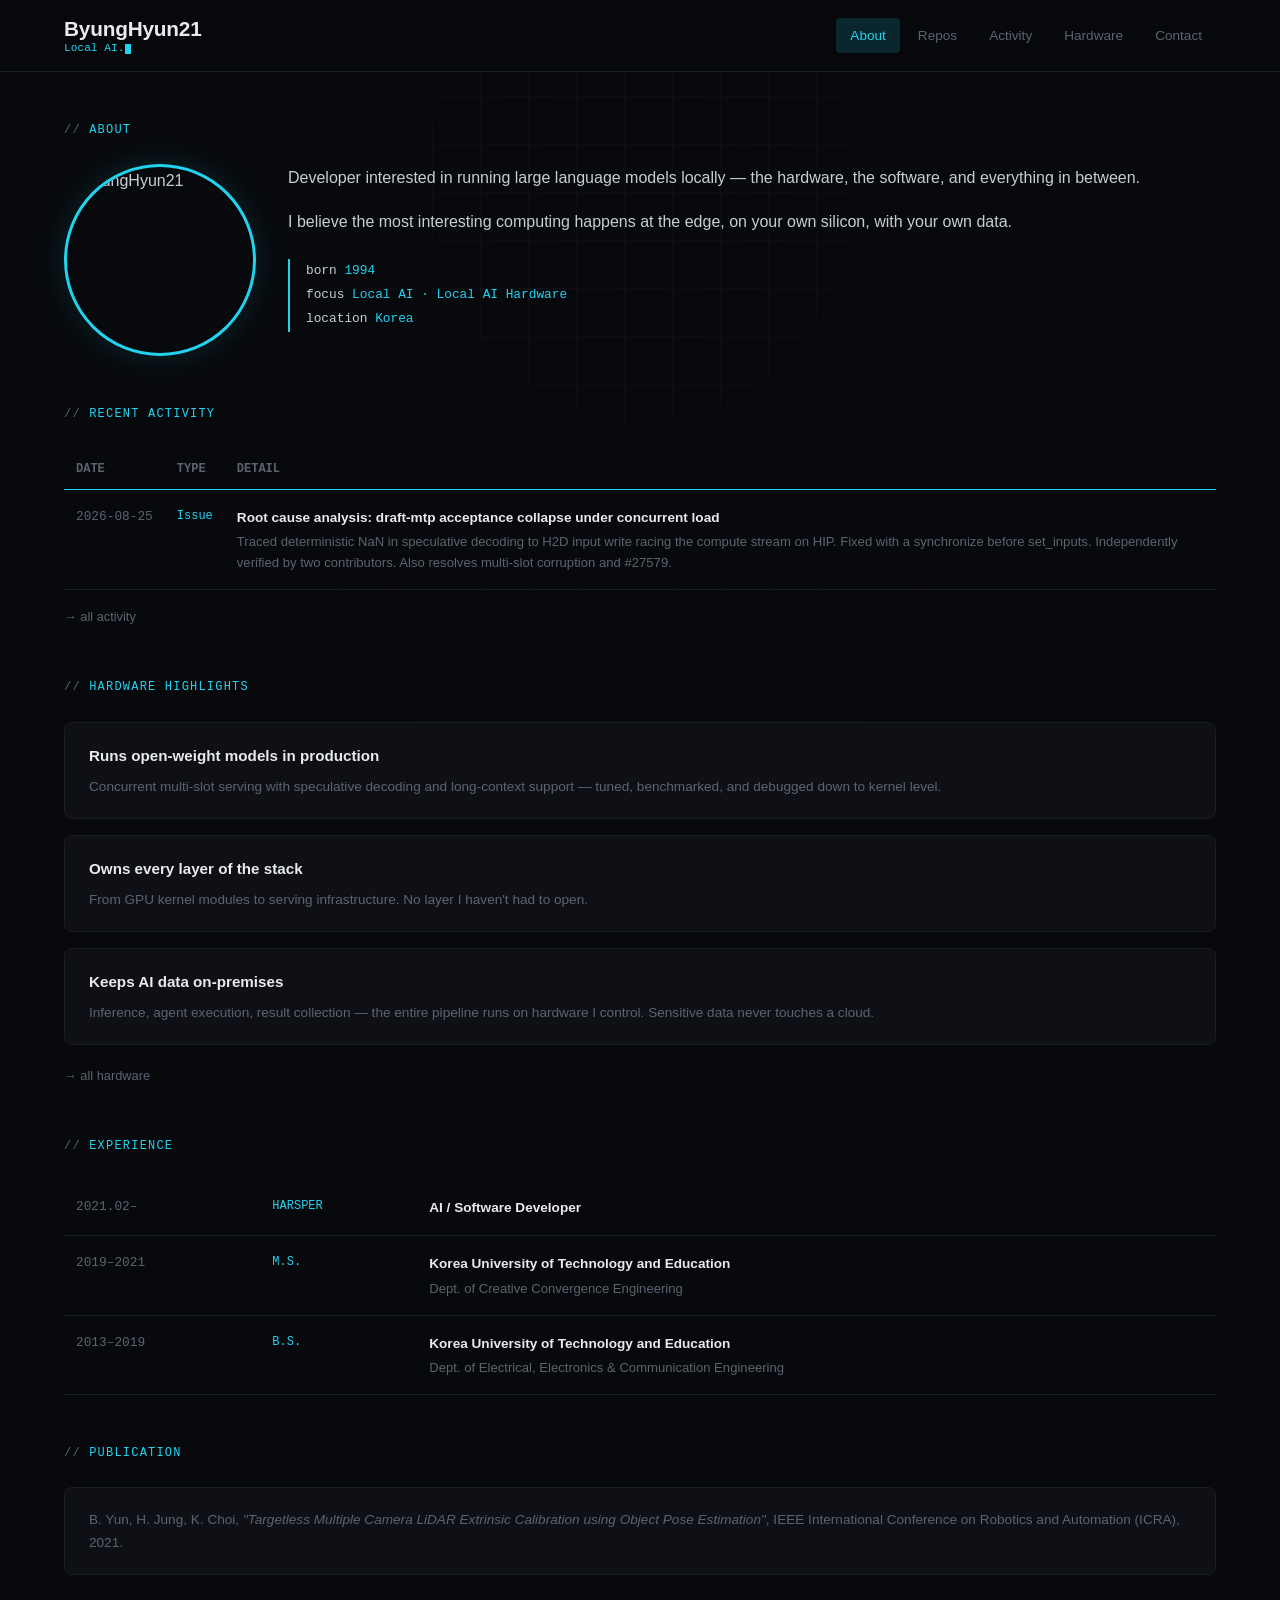
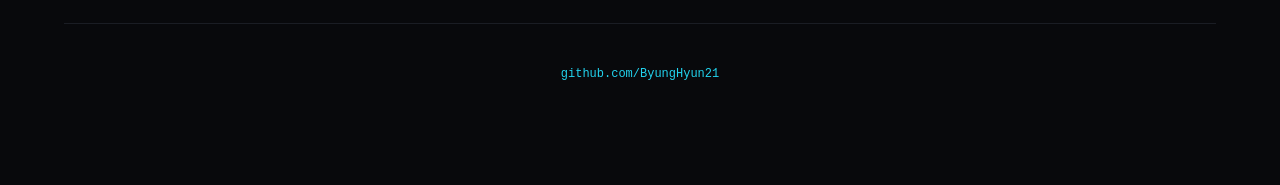
==== index.html @ d32157f0 "highlights: generic capability statements, no hardware names" ====
<!DOCTYPE html>
<html lang="en">
<head>
<meta charset="UTF-8">
<meta name="viewport" content="width=device-width, initial-scale=1.0">
<title>ByungHyun21 — Developer</title>
<meta name="description" content="Developer interested in Local AI and Local AI Hardware.">
<link rel="stylesheet" href="style.css">
</head>
<body>
<div class="grid-bg"></div>

<header>
  <div class="header-left">
    <h1>ByungHyun21</h1>
    <div class="tagline"><span id="typed"></span><span class="cursor"></span></div>
  </div>
  <nav>
    <a href="index.html" class="active">About</a>
    <a href="repos.html">Repos</a>
    <a href="activity.html">Activity</a>
    <a href="hardware.html">Hardware</a>
    <a href="contact.html">Contact</a>
  </nav>
</header>

<main>
  <section class="about reveal">
    <div class="sec-label">About</div>
    <div style="display:flex;gap:32px;align-items:flex-start;">
      <img src="https://avatars.githubusercontent.com/u/79398902?v=4" alt="ByungHyun21"
           style="width:192px;height:192px;border-radius:50%;border:3px solid var(--accent);box-shadow:0 0 32px var(--accent-glow);flex-shrink:0;">
      <div>
        <p>
          Developer interested in running large language models locally —
          the hardware, the software, and everything in between.
        </p>
        <p>
          I believe the most interesting computing happens at the edge,
          on your own silicon, with your own data.
        </p>
        <div class="spec">
          <span class="spec-key">born</span> <span class="spec-val">1994</span><br>
          <span class="spec-key">focus</span> <span class="spec-val">Local AI · Local AI Hardware</span><br>
          <span class="spec-key">location</span> <span class="spec-val">Korea</span>
        </div>
      </div>
    </div>
  </section>
  <section class="reveal">
    <div class="sec-label">Recent Activity</div>
    <table class="activity-table">
      <thead><tr><th>Date</th><th>Type</th><th>Detail</th></tr></thead>
      <tbody id="activity-preview"></tbody>
    </table>
    <p style="margin-top:12px;"><a href="activity.html" style="font-size:0.8rem;color:var(--text-dim);">→ all activity</a></p>
  </section>

  <section class="reveal">
    <div class="sec-label">Hardware Highlights</div>
    <div class="card">
      <div class="card-title">Runs open-weight models in production</div>
      <div class="card-desc">Concurrent multi-slot serving with speculative decoding and long-context support — tuned, benchmarked, and debugged down to kernel level.</div>
    </div>
    <div class="card">
      <div class="card-title">Owns every layer of the stack</div>
      <div class="card-desc">From GPU kernel modules to serving infrastructure. No layer I haven't had to open.</div>
    </div>
    <div class="card">
      <div class="card-title">Keeps AI data on-premises</div>
      <div class="card-desc">Inference, agent execution, result collection — the entire pipeline runs on hardware I control. Sensitive data never touches a cloud.</div>
    </div>
    <p style="margin-top:12px;"><a href="hardware.html" style="font-size:0.8rem;color:var(--text-dim);">→ all hardware</a></p>
  </section>

  <section class="reveal">
    <div class="sec-label">Experience</div>
    <table class="activity-table">
      <tr>
        <td class="date">2021.02–</td>
        <td class="type">HARSPER</td>
        <td>
          <span style="font-weight:600;color:var(--text-bright);">AI / Software Developer</span>
        </td>
      </tr>
      <tr>
        <td class="date">2019–2021</td>
        <td class="type">M.S.</td>
        <td>
          <span style="font-weight:600;color:var(--text-bright);">Korea University of Technology and Education</span>
          <span class="desc">Dept. of Creative Convergence Engineering</span>
        </td>
      </tr>
      <tr>
        <td class="date">2013–2019</td>
        <td class="type">B.S.</td>
        <td>
          <span style="font-weight:600;color:var(--text-bright);">Korea University of Technology and Education</span>
          <span class="desc">Dept. of Electrical, Electronics & Communication Engineering</span>
        </td>
      </tr>
    </table>
  </section>

  <section class="reveal">
    <div class="sec-label">Publication</div>
    <div class="card">
      <div class="card-desc">
        B. Yun, H. Jung, K. Choi, <i>"Targetless Multiple Camera LiDAR Extrinsic Calibration using Object Pose Estimation"</i>,
        IEEE International Conference on Robotics and Automation (ICRA), 2021.
      </div>
    </div>
  </section>

  <footer>
    <a href="https://github.com/ByungHyun21">github.com/ByungHyun21</a>
  </footer>
</main>
<script src="activity-loader.js"></script>
<script>renderActivity(document.getElementById('activity-preview'), 3);</script>
<script src="main.js"></script>
</body>
</html>
---- style.css ----
:root {
  --bg: #08090c;
  --bg-elevated: #0e1015;
  --bg-header: rgba(8, 9, 12, 0.85);
  --text: #c8cdd5;
  --text-dim: #5c6370;
  --text-bright: #e8eaf0;
  --accent: #22d3ee;
  --accent-glow: rgba(34, 211, 238, 0.15);
  --border: #1a1d24;
  --mono: 'SF Mono', 'Cascadia Code', 'Fira Code', 'JetBrains Mono', monospace;
  --sans: -apple-system, 'Segoe UI', 'Helvetica Neue', Arial, sans-serif;
}
* { margin: 0; padding: 0; box-sizing: border-box; }
html { scroll-behavior: smooth; }
body {
  background: var(--bg);
  color: var(--text);
  font-family: var(--sans);
  line-height: 1.7;
  overflow-x: hidden;
}

/* animated grid background */
.grid-bg {
  position: fixed;
  inset: 0;
  z-index: -1;
  background-image:
    linear-gradient(var(--border) 1px, transparent 1px),
    linear-gradient(90deg, var(--border) 1px, transparent 1px);
  background-size: 48px 48px;
  opacity: 0.35;
  mask-image: radial-gradient(ellipse at 50% 20%, black 10%, transparent 70%);
  -webkit-mask-image: radial-gradient(ellipse at 50% 20%, black 10%, transparent 70%);
}

/* header */
header {
  position: fixed;
  top: 0; left: 0; right: 0;
  z-index: 100;
  background: var(--bg-header);
  backdrop-filter: blur(12px);
  -webkit-backdrop-filter: blur(12px);
  border-bottom: 1px solid var(--border);
  padding: 0 5%;
  height: 72px;
  display: flex;
  align-items: center;
  justify-content: space-between;
}
.header-left {
  display: flex;
  flex-direction: column;
  gap: 0;
}
.header-left h1 {
  font-size: 1.3rem;
  font-weight: 700;
  color: var(--text-bright);
  letter-spacing: -0.01em;
  line-height: 1.3;
}
.header-left .tagline {
  font-family: var(--mono);
  font-size: 0.7rem;
  color: var(--accent);
  min-height: 1.2em;
  line-height: 1.2;
}
.header-left .tagline .cursor {
  display: inline-block;
  width: 0.5em;
  height: 0.9em;
  background: var(--accent);
  margin-left: 1px;
  vertical-align: text-bottom;
  animation: blink 1s step-end infinite;
}
@keyframes blink { 50% { opacity: 0; } }

/* nav */
nav { display: flex; gap: 4px; }
nav a {
  font-size: 0.85rem;
  color: var(--text-dim);
  text-decoration: none;
  padding: 6px 14px;
  border-radius: 4px;
  transition: color 0.2s, background 0.2s;
}
nav a:hover { color: var(--text); background: var(--bg-elevated); }
nav a.active { color: var(--accent); background: var(--accent-glow); }

/* layout */
main {
  width: 90%;
  margin: 0 auto;
  padding: 120px 0 60px;
}

/* section */
section { margin-bottom: 48px; }
.sec-label {
  font-family: var(--mono);
  font-size: 0.75rem;
  text-transform: uppercase;
  letter-spacing: 0.1em;
  color: var(--accent);
  margin-bottom: 24px;
}
.sec-label::before { content: '// '; color: var(--text-dim); }

/* about */
.about p { color: var(--text); margin-bottom: 16px; font-size: 1rem; }
.keywords { display: flex; flex-wrap: wrap; gap: 8px; margin-top: 20px; }
.keywords span {
  font-family: var(--mono);
  font-size: 0.75rem;
  padding: 4px 12px;
  border: 1px solid var(--border);
  border-radius: 4px;
  color: var(--text-dim);
  transition: all 0.2s ease;
}
.keywords span:hover {
  border-color: var(--accent);
  color: var(--accent);
  box-shadow: 0 0 12px var(--accent-glow);
}

/* activity table */
.activity-table {
  width: 100%;
  border-collapse: collapse;
  font-size: 0.85rem;
}
.activity-table th {
  text-align: left;
  font-family: var(--mono);
  font-size: 0.75rem;
  text-transform: uppercase;
  color: var(--text-dim);
  padding: 10px 12px;
  border-bottom: 1px solid var(--accent);
}
.activity-table td {
  padding: 16px 12px;
  border-bottom: 1px solid var(--border);
  vertical-align: top;
}
.activity-table .date {
  font-family: var(--mono);
  font-size: 0.8rem;
  color: var(--text-dim);
  white-space: nowrap;
}
.activity-table .type {
  font-family: var(--mono);
  font-size: 0.75rem;
  color: var(--accent);
  white-space: nowrap;
}
.activity-table a {
  font-weight: 600;
  color: var(--text-bright);
  text-decoration: none;
}
.activity-table a:hover { color: var(--accent); }
.activity-table .desc {
  color: var(--text-dim);
  font-size: 0.82rem;
  line-height: 1.6;
  display: block;
  margin-top: 2px;
}

/* spec block */
.spec {
  font-family: var(--mono);
  font-size: 0.8rem;
  color: var(--text-dim);
  border-left: 2px solid var(--accent);
  padding-left: 16px;
  margin-top: 24px;
  line-height: 1.9;
}
.spec .spec-key { color: var(--text); }
.spec .spec-val { color: var(--accent); }

/* cards */
.card {
  background: var(--bg-elevated);
  border: 1px solid var(--border);
  border-radius: 8px;
  padding: 20px 24px;
  margin-bottom: 16px;
  transition: transform 0.2s ease, border-color 0.2s ease, box-shadow 0.2s ease;
}
.card:hover {
  transform: translateY(-2px);
  border-color: var(--accent);
  box-shadow: 0 4px 24px var(--accent-glow);
}
.card .card-title {
  font-weight: 600;
  color: var(--text-bright);
  margin-bottom: 6px;
  font-size: 0.95rem;
}
.card .card-title a { color: inherit; text-decoration: none; }
.card .card-title a:hover { color: var(--accent); }
.card .card-desc { font-size: 0.85rem; color: var(--text-dim); }
.card .card-tags {
  display: flex;
  gap: 12px;
  margin-top: 10px;
  font-family: var(--mono);
  font-size: 0.7rem;
  color: var(--text-dim);
}
.card .card-tags span::before { content: '#'; color: var(--accent); opacity: 0.5; }

/* scroll reveal */
.reveal {
  opacity: 0;
  transform: translateY(24px);
  transition: opacity 0.6s ease, transform 0.6s ease;
}
.reveal.visible { opacity: 1; transform: translateY(0); }

/* footer */
footer {
  padding: 40px 0;
  border-top: 1px solid var(--border);
  font-family: var(--mono);
  font-size: 0.75rem;
  color: var(--text-dim);
  text-align: center;
}
footer a { color: var(--accent); text-decoration: none; }
footer a:hover { text-decoration: underline; }

/* links */
a { color: var(--accent); text-decoration: none; transition: opacity 0.2s; }
a:hover { opacity: 0.8; }

/* hardware table */
.hw-table {
  width: 100%;
  border-collapse: collapse;
  font-size: 0.85rem;
  margin-top: 20px;
}
.hw-table th {
  text-align: left;
  font-family: var(--mono);
  font-size: 0.75rem;
  text-transform: uppercase;
  color: var(--text-dim);
  padding: 8px 12px;
  border-bottom: 1px solid var(--border);
}
.hw-table td {
  padding: 10px 12px;
  border-bottom: 1px solid var(--border);
  color: var(--text);
}
.hw-table td:first-child { font-family: var(--mono); font-size: 0.8rem; }
.hw-table .val { color: var(--accent); }

/* contact */
.contact-list { list-style: none; }
.contact-list li {
  display: flex;
  align-items: center;
  gap: 16px;
  padding: 16px 0;
  border-bottom: 1px solid var(--border);
}
.contact-list .icon {
  font-family: var(--mono);
  font-size: 1rem;
  color: var(--accent);
  width: 32px;
  text-align: center;
}
.contact-list .label { color: var(--text-dim); font-size: 0.85rem; }

@media (max-width: 640px) {
  header { padding: 12px 16px; height: auto; flex-direction: column; align-items: flex-start; gap: 8px; }
  nav { width: 100%; justify-content: flex-start; overflow-x: auto; }
  main { padding-top: 160px; width: 95%; }
}
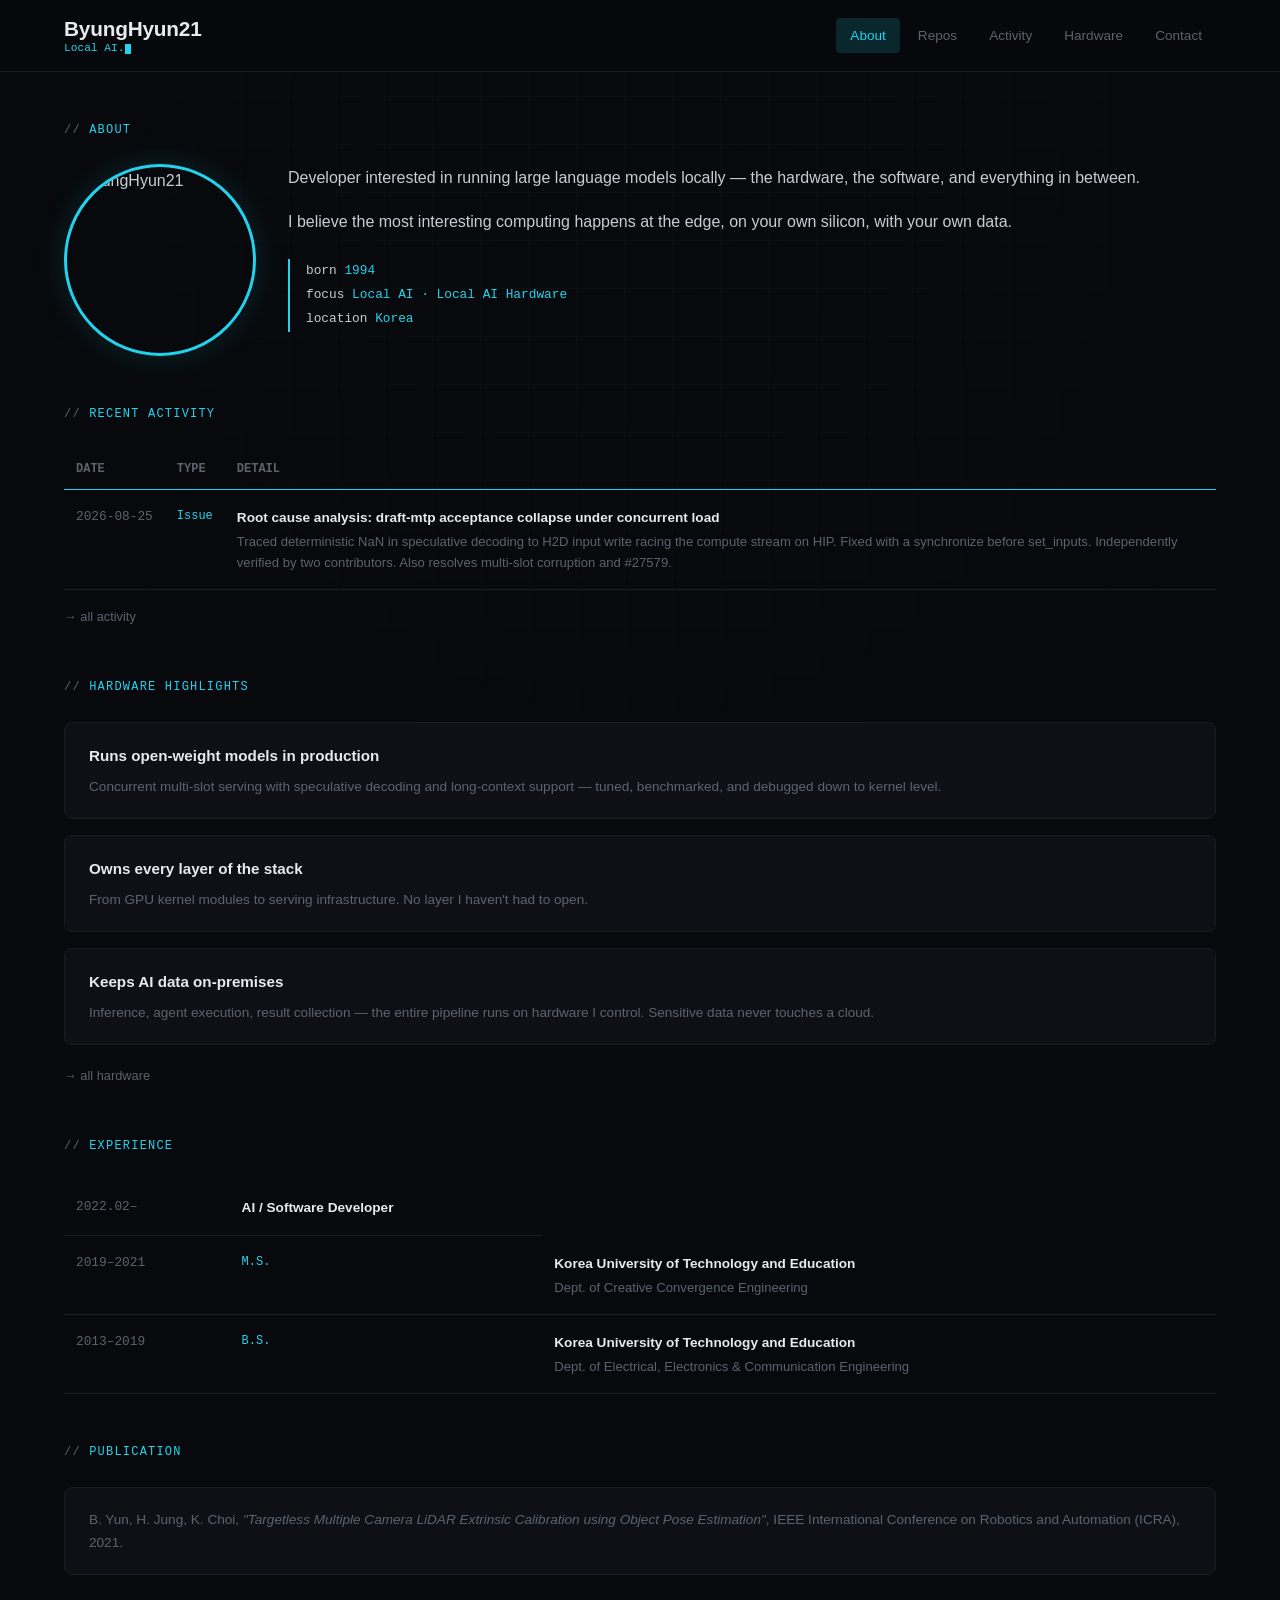
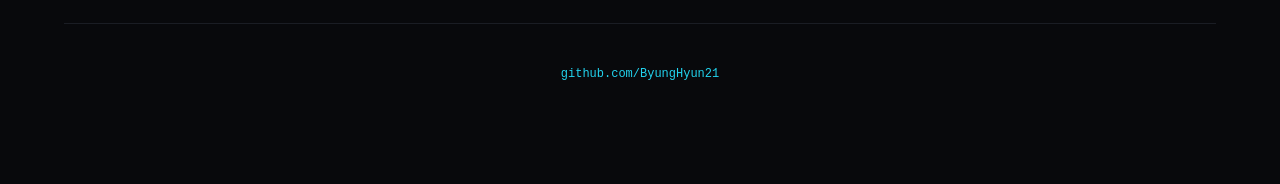
==== commit ddf211df: "experience: HARSPER 2022.02" ====
--- a/index.html
+++ b/index.html
@@ -77,8 +77,7 @@
     <div class="sec-label">Experience</div>
     <table class="activity-table">
       <tr>
-        <td class="date">2021.02–</td>
-        <td class="type">HARSPER</td>
+        <td class="date">2022.02–</td>
         <td>
           <span style="font-weight:600;color:var(--text-bright);">AI / Software Developer</span>
         </td>
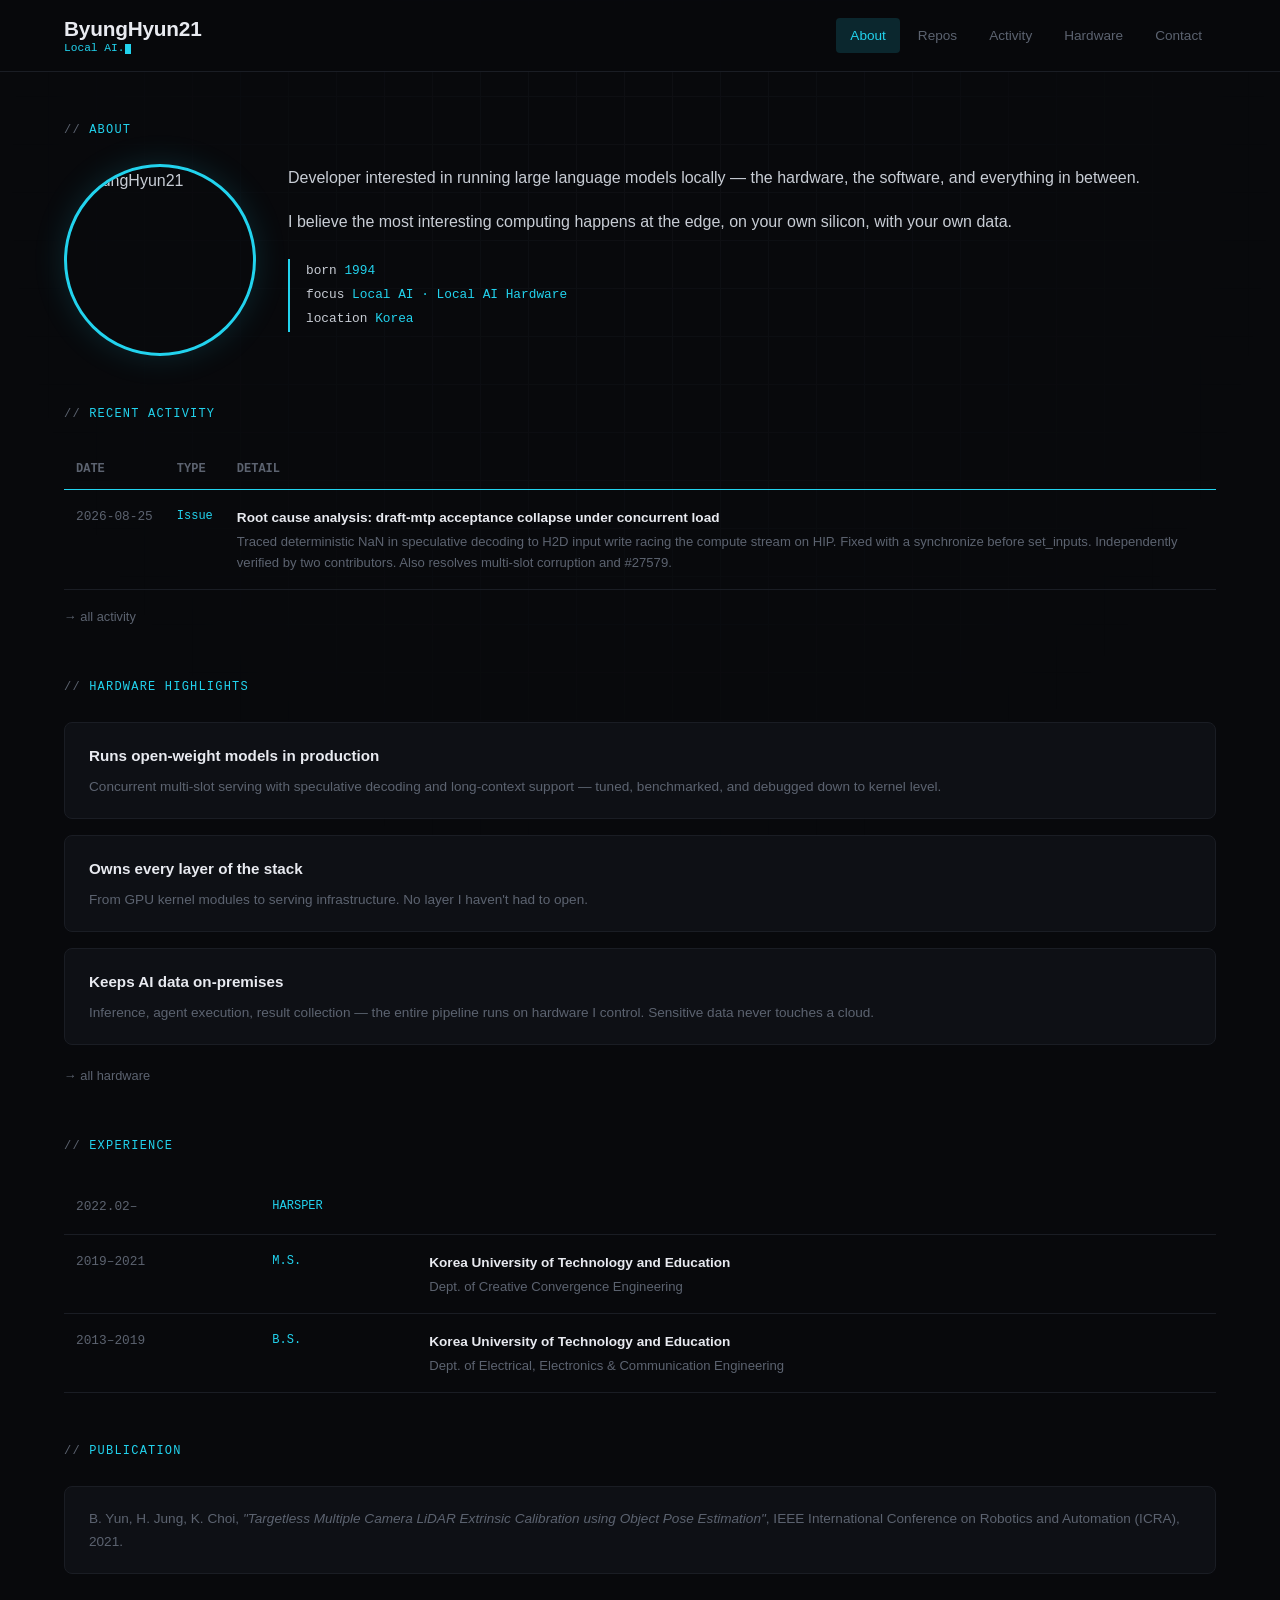
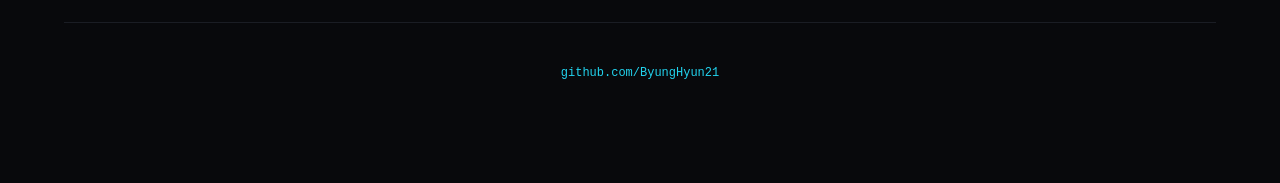
==== commit fa7b4c41: "fix: restore HARSPER" ====
--- a/index.html
+++ b/index.html
@@ -78,8 +78,8 @@
     <table class="activity-table">
       <tr>
         <td class="date">2022.02–</td>
+        <td class="type">HARSPER</td>
         <td>
-          <span style="font-weight:600;color:var(--text-bright);">AI / Software Developer</span>
         </td>
       </tr>
       <tr>
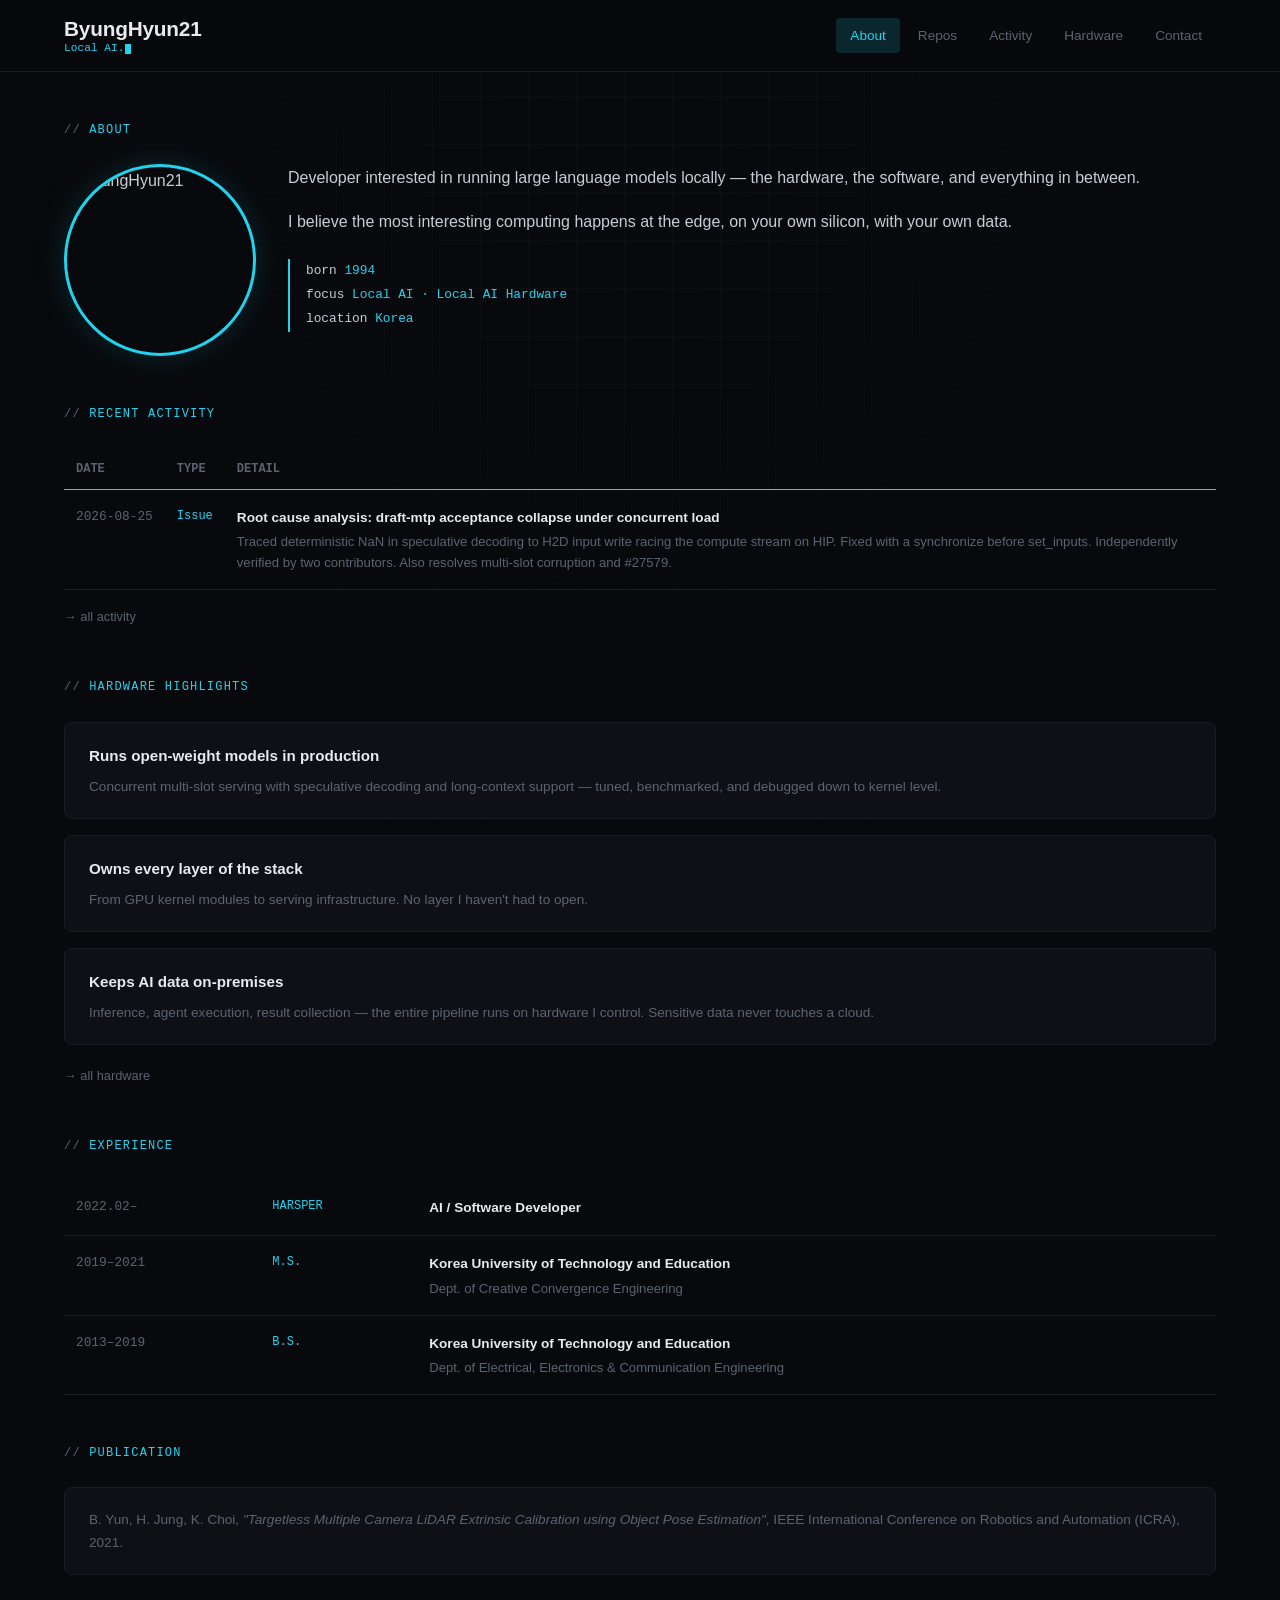
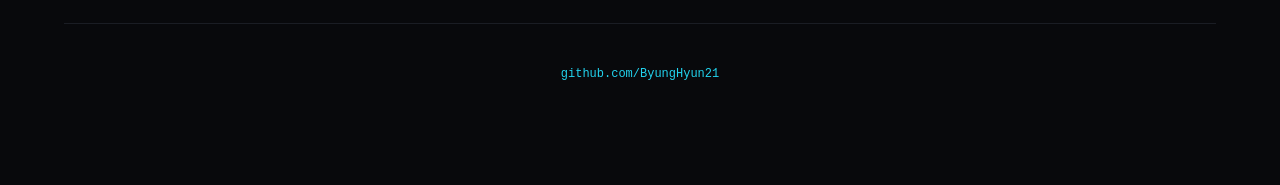
==== commit d50b78e2: "fix: restore role text" ====
--- a/index.html
+++ b/index.html
@@ -80,6 +80,7 @@
         <td class="date">2022.02–</td>
         <td class="type">HARSPER</td>
         <td>
+          <span style="font-weight:600;color:var(--text-bright);">AI / Software Developer</span>
         </td>
       </tr>
       <tr>
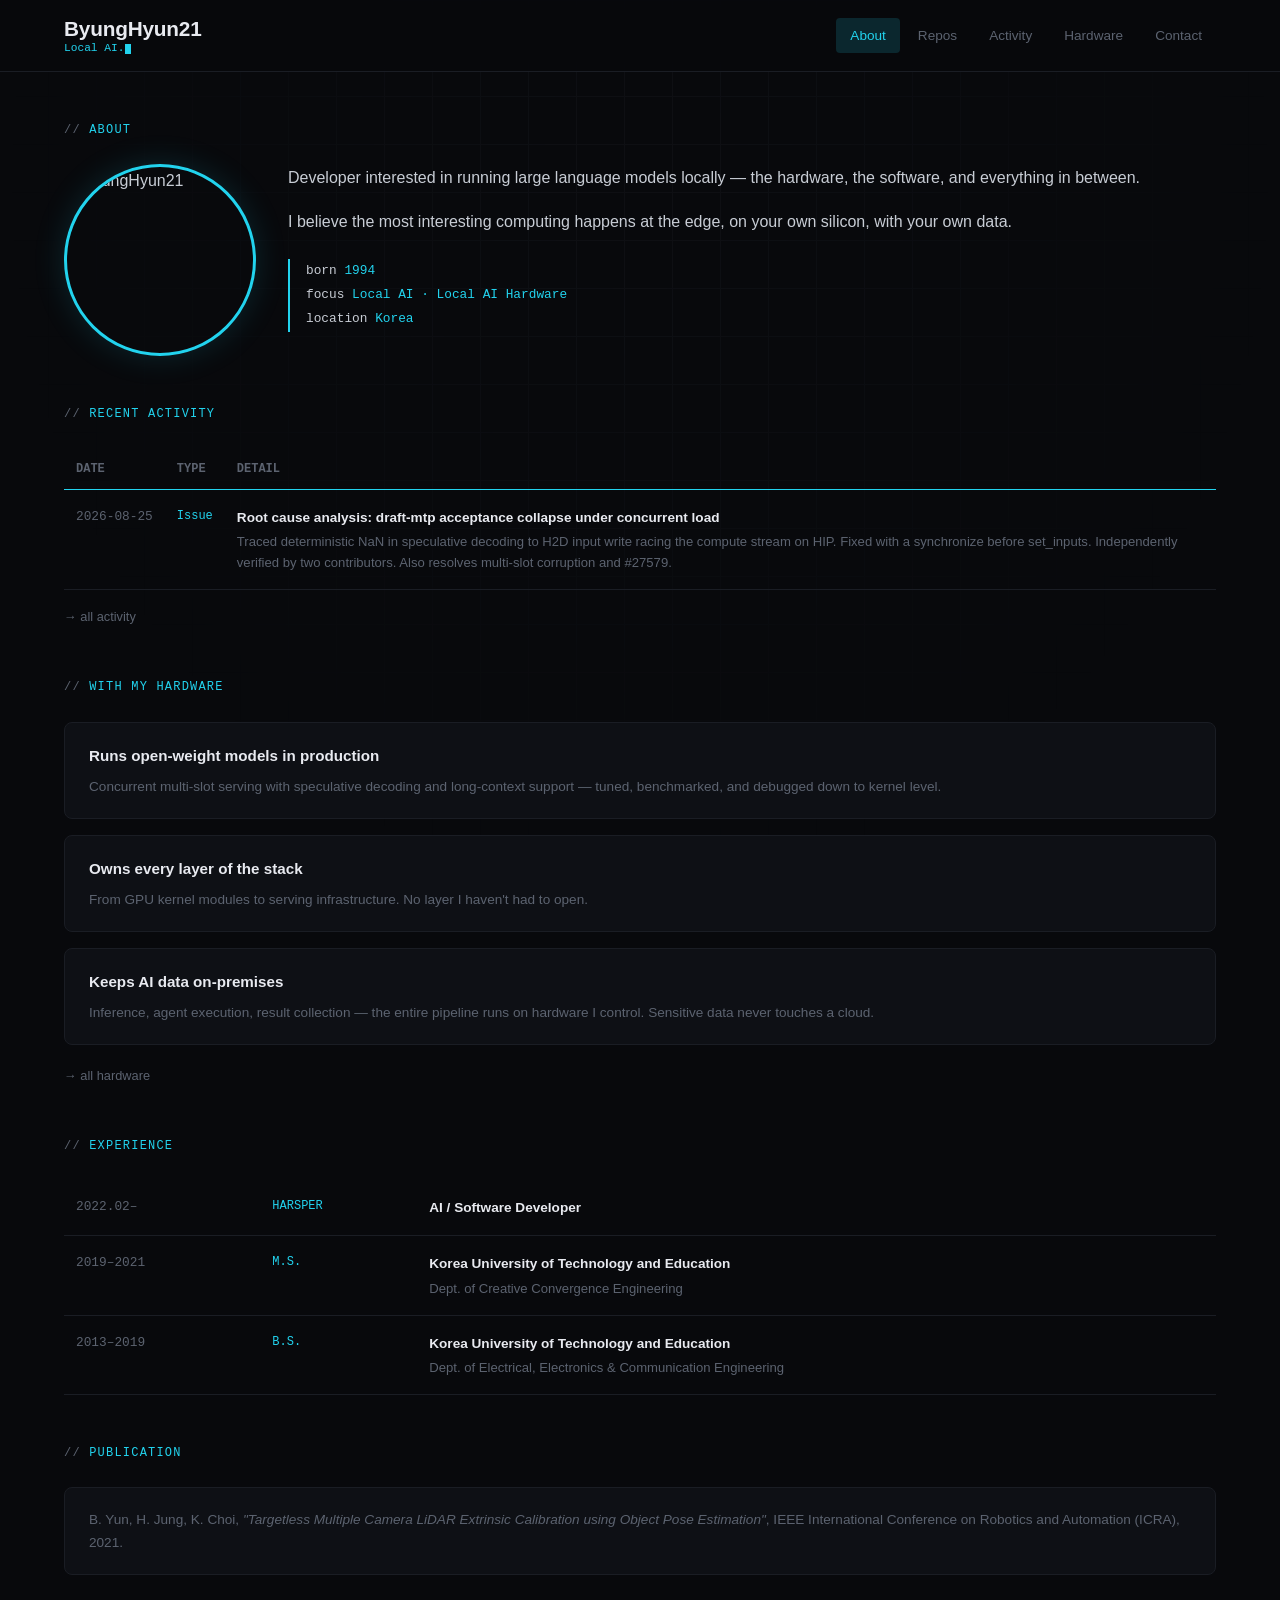
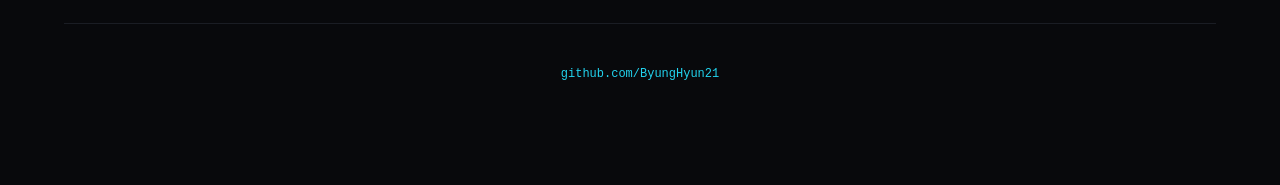
==== commit 507a91b3: "rename: With My Hardware" ====
--- a/index.html
+++ b/index.html
@@ -57,7 +57,7 @@
   </section>
 
   <section class="reveal">
-    <div class="sec-label">Hardware Highlights</div>
+    <div class="sec-label">With My Hardware</div>
     <div class="card">
       <div class="card-title">Runs open-weight models in production</div>
       <div class="card-desc">Concurrent multi-slot serving with speculative decoding and long-context support — tuned, benchmarked, and debugged down to kernel level.</div>
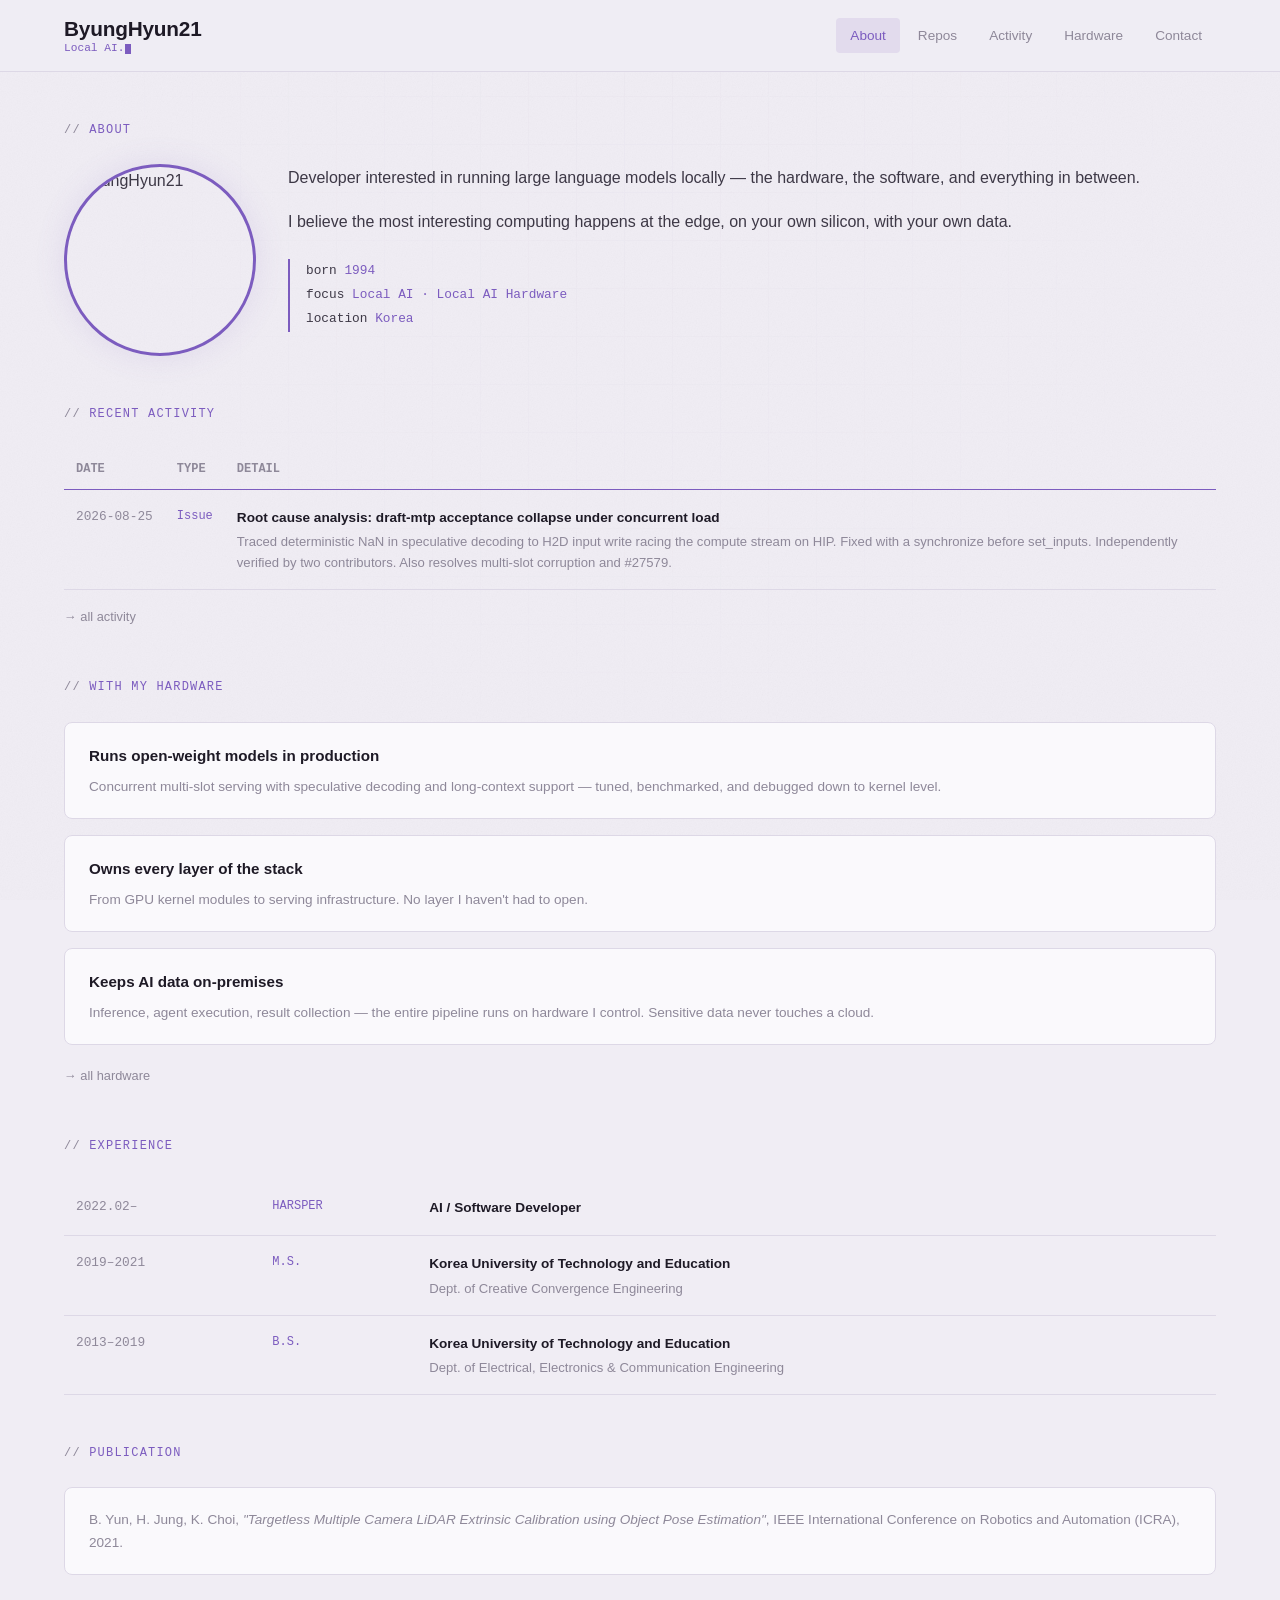
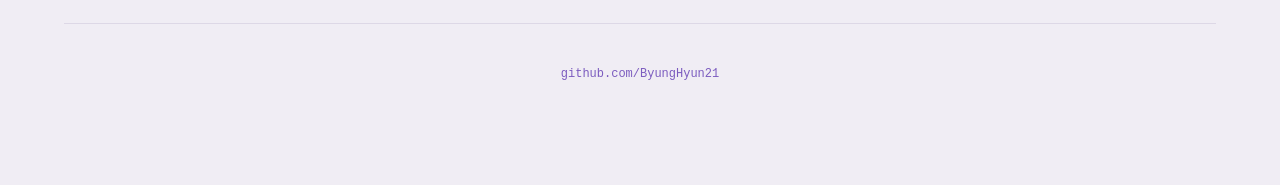
==== commit aa0101d4: "theme: light lavender + paper texture; favicon: text-based B" ====
--- a/index.html
+++ b/index.html
@@ -5,9 +5,11 @@
 <meta name="viewport" content="width=device-width, initial-scale=1.0">
 <title>ByungHyun21 — Developer</title>
 <meta name="description" content="Developer interested in Local AI and Local AI Hardware.">
+<link rel="icon" type="image/svg+xml" href="favicon.svg">
 <link rel="stylesheet" href="style.css">
 </head>
 <body>
+<div class="paper-bg"></div>
 <div class="grid-bg"></div>
 
 <header>
--- a/style.css
+++ b/style.css
@@ -1,13 +1,13 @@
 :root {
-  --bg: #08090c;
-  --bg-elevated: #0e1015;
-  --bg-header: rgba(8, 9, 12, 0.85);
-  --text: #c8cdd5;
-  --text-dim: #5c6370;
-  --text-bright: #e8eaf0;
-  --accent: #22d3ee;
-  --accent-glow: rgba(34, 211, 238, 0.15);
-  --border: #1a1d24;
+  --bg: #f0edf4;
+  --bg-elevated: #faf9fc;
+  --bg-header: rgba(240, 237, 244, 0.88);
+  --text: #3d3846;
+  --text-dim: #8e8899;
+  --text-bright: #1e1a26;
+  --accent: #7c5cbf;
+  --accent-glow: rgba(124, 92, 191, 0.12);
+  --border: #ddd8e6;
   --mono: 'SF Mono', 'Cascadia Code', 'Fira Code', 'JetBrains Mono', monospace;
   --sans: -apple-system, 'Segoe UI', 'Helvetica Neue', Arial, sans-serif;
 }
@@ -21,7 +21,16 @@
   overflow-x: hidden;
 }
 
-/* animated grid background */
+/* paper texture */
+.paper-bg {
+  position: fixed;
+  inset: 0;
+  z-index: -2;
+  pointer-events: none;
+  background-image: url("data:image/svg+xml,%3Csvg xmlns='http://www.w3.org/2000/svg' width='300' height='300'%3E%3Cfilter id='n'%3E%3CfeTurbulence type='fractalNoise' baseFrequency='0.8' numOctaves='4' stitchTiles='stitch'/%3E%3CfeColorMatrix type='saturate' values='0'/%3E%3C/filter%3E%3Crect width='100%25' height='100%25' filter='url(%23n)' opacity='0.05'/%3E%3C/svg%3E");
+}
+
+/* subtle grid */
 .grid-bg {
   position: fixed;
   inset: 0;
@@ -30,9 +39,9 @@
     linear-gradient(var(--border) 1px, transparent 1px),
     linear-gradient(90deg, var(--border) 1px, transparent 1px);
   background-size: 48px 48px;
-  opacity: 0.35;
-  mask-image: radial-gradient(ellipse at 50% 20%, black 10%, transparent 70%);
-  -webkit-mask-image: radial-gradient(ellipse at 50% 20%, black 10%, transparent 70%);
+  opacity: 0.15;
+  mask-image: radial-gradient(ellipse at 50% 20%, black 5%, transparent 60%);
+  -webkit-mask-image: radial-gradient(ellipse at 50% 20%, black 5%, transparent 60%);
 }
 
 /* header */
@@ -114,21 +123,6 @@
 
 /* about */
 .about p { color: var(--text); margin-bottom: 16px; font-size: 1rem; }
-.keywords { display: flex; flex-wrap: wrap; gap: 8px; margin-top: 20px; }
-.keywords span {
-  font-family: var(--mono);
-  font-size: 0.75rem;
-  padding: 4px 12px;
-  border: 1px solid var(--border);
-  border-radius: 4px;
-  color: var(--text-dim);
-  transition: all 0.2s ease;
-}
-.keywords span:hover {
-  border-color: var(--accent);
-  color: var(--accent);
-  box-shadow: 0 0 12px var(--accent-glow);
-}
 
 /* activity table */
 .activity-table {
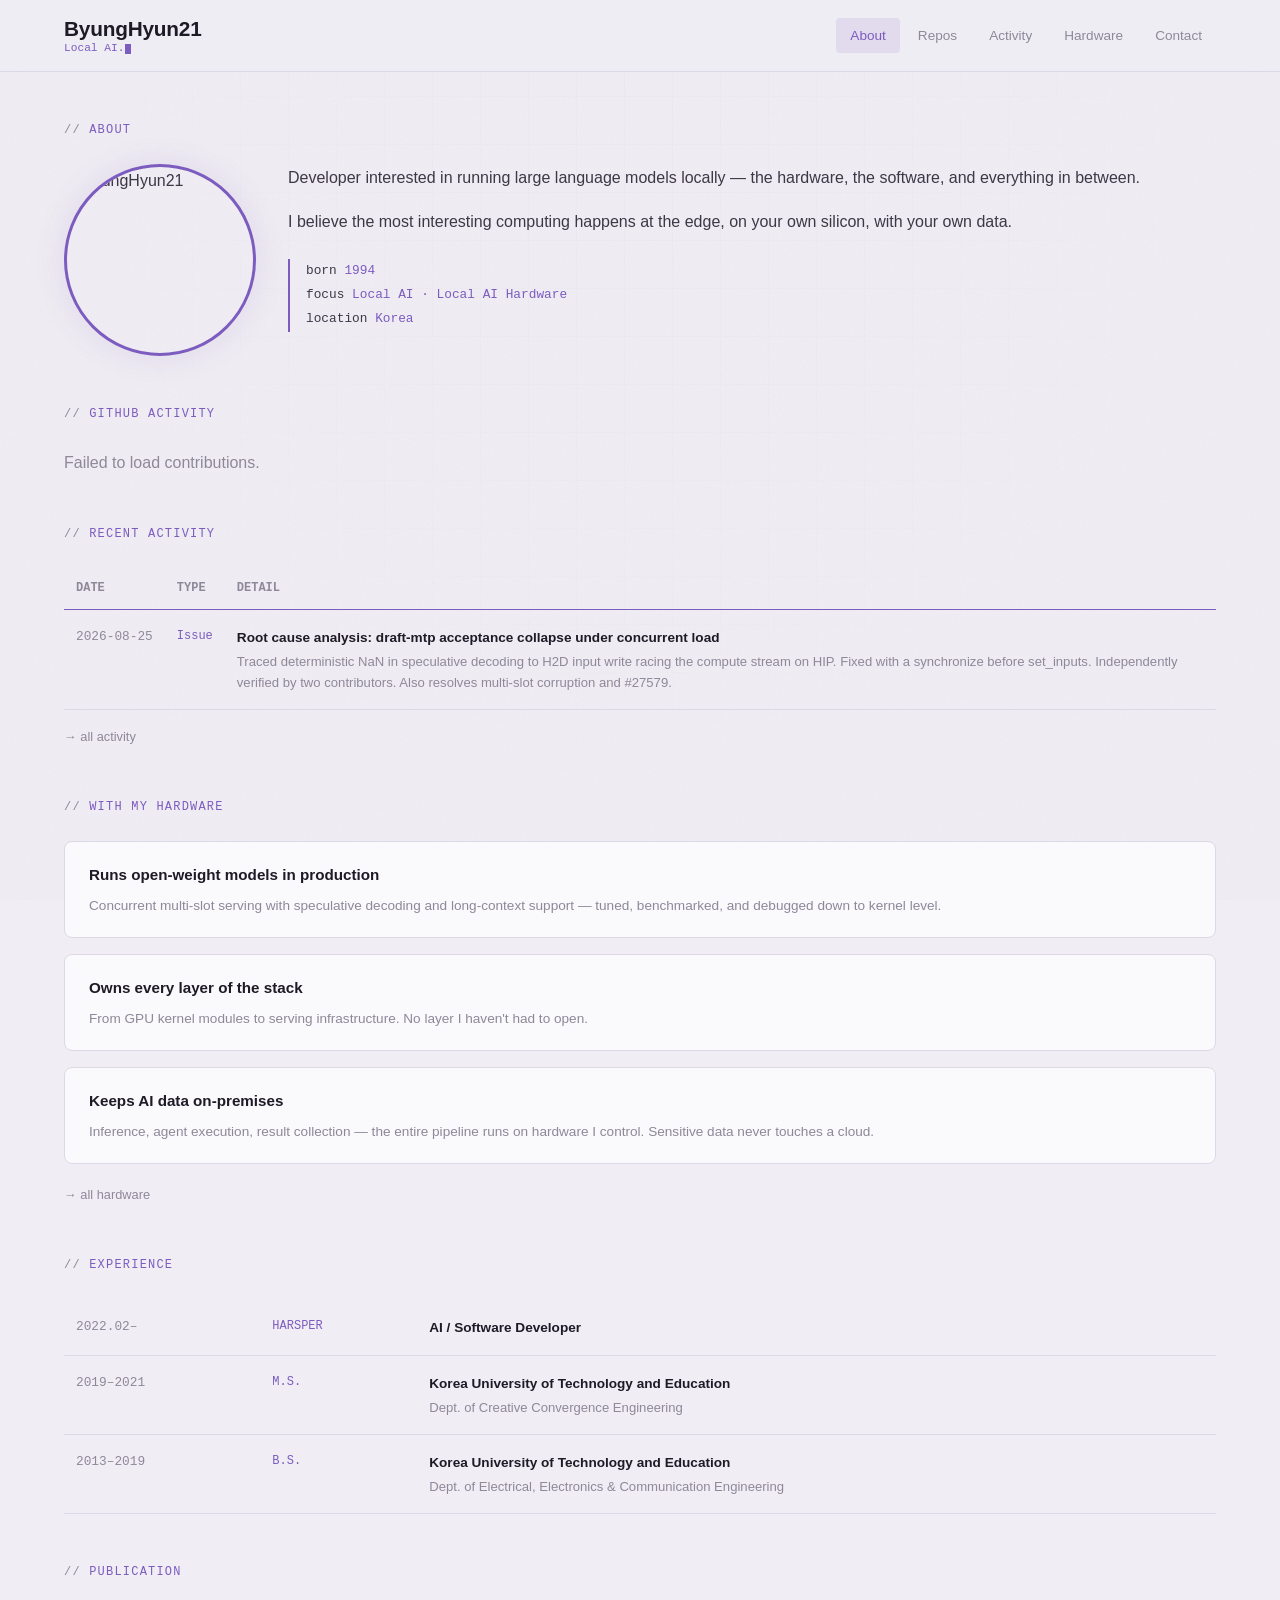
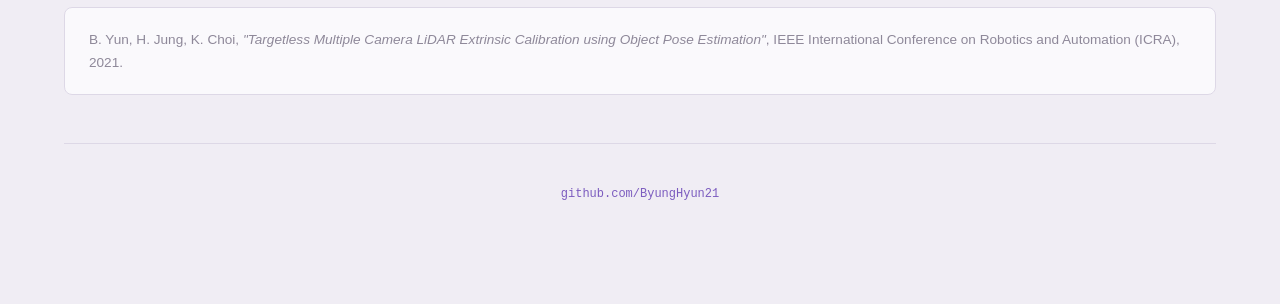
==== commit ecf7024d: "about: github contributions heatmap between about and recent activity" ====
--- a/index.html
+++ b/index.html
@@ -48,6 +48,10 @@
         </div>
       </div>
     </div>
+  </section>
+  <section class="reveal">
+    <div class="sec-label">GitHub Activity</div>
+    <div id="contrib-preview"></div>
   </section>
   <section class="reveal">
     <div class="sec-label">Recent Activity</div>
@@ -120,6 +124,8 @@
 </main>
 <script src="activity-loader.js"></script>
 <script>renderActivity(document.getElementById('activity-preview'), 3);</script>
+<script src="contrib-loader.js"></script>
+<script>renderContributions(document.getElementById('contrib-preview'));</script>
 <script src="main.js"></script>
 </body>
 </html>
--- a/style.css
+++ b/style.css
@@ -8,6 +8,9 @@
   --accent: #7c5cbf;
   --accent-glow: rgba(124, 92, 191, 0.12);
   --border: #ddd8e6;
+  --heat-1: #d5c7ee;
+  --heat-2: #b39ae0;
+  --heat-3: #9272d0;
   --mono: 'SF Mono', 'Cascadia Code', 'Fira Code', 'JetBrains Mono', monospace;
   --sans: -apple-system, 'Segoe UI', 'Helvetica Neue', Arial, sans-serif;
 }
@@ -216,6 +219,18 @@
 }
 .card .card-tags span::before { content: '#'; color: var(--accent); opacity: 0.5; }
 
+/* repo pager */
+.pager { display: flex; align-items: center; gap: 6px; margin-top: 16px; flex-wrap: wrap; }
+.page-btn {
+  font-family: var(--mono); font-size: 0.75rem; padding: 4px 10px;
+  border: 1px solid var(--border); background: var(--bg-elevated); color: var(--text-dim);
+  border-radius: 6px; cursor: pointer; transition: color 0.2s, border-color 0.2s, background 0.2s;
+}
+.page-btn:hover:not(:disabled) { color: var(--accent); border-color: var(--accent); }
+.page-btn.active { color: var(--accent); background: var(--accent-glow); border-color: var(--accent); }
+.page-btn:disabled { opacity: 0.35; cursor: default; }
+.pager-info { font-family: var(--mono); font-size: 0.75rem; color: var(--text-dim); margin-left: auto; }
+
 /* scroll reveal */
 .reveal {
   opacity: 0;
@@ -264,6 +279,43 @@
 .hw-table td:first-child { font-family: var(--mono); font-size: 0.8rem; }
 .hw-table .val { color: var(--accent); }
 
+/* contribution heatmap */
+.contrib-scroll { overflow-x: auto; -webkit-overflow-scrolling: touch; }
+.contrib-months {
+  display: grid;
+  grid-auto-flow: column;
+  grid-auto-columns: 14px;
+  font-family: var(--mono);
+  font-size: 0.6rem;
+  color: var(--text-dim);
+  margin-bottom: 4px;
+}
+.contrib-grid {
+  display: grid;
+  grid-template-rows: repeat(7, 11px);
+  grid-auto-flow: column;
+  grid-auto-columns: 11px;
+  gap: 3px;
+  width: max-content;
+}
+.contrib-grid i { border-radius: 2px; background: var(--border); }
+.contrib-grid i.l1 { background: var(--heat-1); }
+.contrib-grid i.l2 { background: var(--heat-2); }
+.contrib-grid i.l3 { background: var(--heat-3); }
+.contrib-grid i.l4 { background: var(--accent); }
+.contrib-legend {
+  display: flex;
+  align-items: center;
+  justify-content: flex-end;
+  gap: 4px;
+  margin-top: 10px;
+  font-family: var(--mono);
+  font-size: 0.65rem;
+  color: var(--text-dim);
+}
+.contrib-legend i { width: 11px; height: 11px; border-radius: 2px; }
+.contrib-legend .spacer { margin-left: 8px; }
+
 /* contact */
 .contact-list { list-style: none; }
 .contact-list li {
@@ -283,6 +335,8 @@
 .contact-list .label { color: var(--text-dim); font-size: 0.85rem; }
 
 @media (max-width: 640px) {
+  .contrib-grid { grid-template-rows: repeat(7, 10px); grid-auto-columns: 10px; gap: 2px; }
+  .contrib-legend i { width: 10px; height: 10px; }
   header { padding: 12px 16px; height: auto; flex-direction: column; align-items: flex-start; gap: 8px; }
   nav { width: 100%; justify-content: flex-start; overflow-x: auto; }
   main { padding-top: 160px; width: 95%; }
